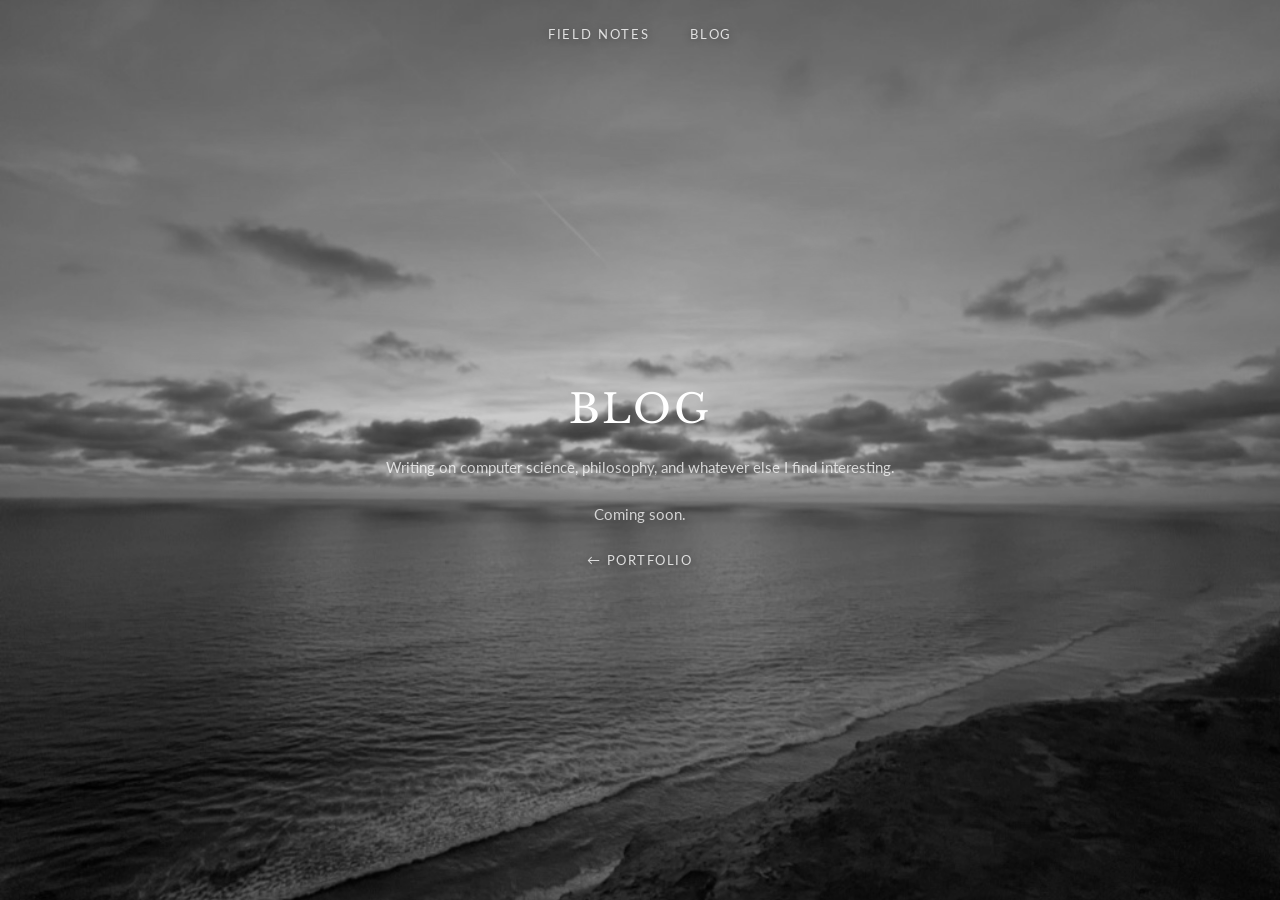
==== pages/blog.html @ 06ec1d0a "added resume section and refined top nav" ====
<!DOCTYPE html>
<html lang="en">
  <head>
    <meta charset="UTF-8" />
    <meta name="viewport" content="width=device-width, initial-scale=1.0, viewport-fit=cover" />
    <title>Christopher De Vault | Blog</title>
    <link rel="preconnect" href="https://fonts.googleapis.com" />
    <link rel="preconnect" href="https://fonts.gstatic.com" crossorigin />
    <link
      href="https://fonts.googleapis.com/css2?family=Lato:ital,wght@0,400;0,700&family=Libre+Baskerville&display=swap"
      rel="stylesheet"
    />
    <link rel="stylesheet" href="../css/styles.css" />
  </head>
  <body class="subpage">
    <div class="subpage-bg" aria-hidden="true"></div>

    <nav class="top-nav" aria-label="Personal navigation">
      <a class="top-nav-link" href="field-notes.html">Field Notes</a>
      <a class="top-nav-link" href="blog.html">Blog</a>
    </nav>

    <main class="placeholder-main">
      <h1>Blog</h1>
      <p>Writing on computer science, philosophy, and whatever else I find interesting.</p>
      <p>Coming soon.</p>
      <a class="placeholder-back" href="../index.html">← Portfolio</a>
    </main>
  </body>
</html>
---- css/styles.css ----
/* Academic portfolio — grayscale, sidebar nav, content panel */

:root {
  --font-serif: "Libre Baskerville", "Times New Roman", Times, serif;
  --font-sans: "Lato", Arial, Helvetica, sans-serif;
  --text: #ffffff;
  --text-dark: #3a3a3a;
  --nav-bg: rgba(90, 90, 90, 0.75);
  --nav-bg-hover: rgba(110, 110, 110, 0.85);
  --nav-active-bg: #ffffff;
  --panel-bg: rgba(55, 55, 55, 0.82);
  --panel-border: #ffffff;
  --nav-width: 132px;
  --nav-item-height: 44px;
  --transition: 0.2s ease;

  /* Fluid UI scale — tightens on narrow viewports */
  --text-base: clamp(14px, 0.35vw + 13px, 15px);
  --text-nav: clamp(13px, 0.3vw + 12px, 14px);
  --text-top-nav: clamp(11px, 0.35vw + 10px, 13px);
  --text-heading: clamp(18px, 0.6vw + 16px, 22px);
  --text-subheading: clamp(14px, 0.4vw + 13px, 16px);
  --text-brand-line: clamp(12px, 0.35vw + 11px, 15px);
  --panel-padding-x: clamp(20px, 2.5vw, 32px);
  --panel-padding-y: clamp(20px, 2vw, 28px);
  --panel-max-height: min(520px, calc(100vh - 10rem));
  --panel-max-height-short: min(400px, calc(100vh - 15rem));
  --profile-photo-max: clamp(96px, 22vw, 130px);
  --sidebar-inset: 2.5rem;
  --content-gap: 1.25rem;
  --content-max-width: 640px;
  --content-max-width-resume: min(820px, calc(100vw - var(--nav-width) - 5rem));
  --panel-max-height-resume: min(600px, calc(100vh - 15rem));
  --page-gutter: clamp(1rem, 3vw, 2.5rem);
  --touch-min: 44px;
}

*,
*::before,
*::after {
  box-sizing: border-box;
  margin: 0;
  padding: 0;
}

html,
body {
  height: 100%;
  overflow: hidden;
}

body {
  font-family: var(--font-sans);
  font-size: var(--text-base);
  line-height: 1.55;
  color: var(--text);
  -webkit-font-smoothing: antialiased;
  -webkit-text-size-adjust: 100%;
  text-size-adjust: 100%;
}

/* Full-screen grayscale backgrounds with crossfade */
.bg-stack {
  position: fixed;
  inset: 0;
  z-index: 0;
}

.bg-slide {
  position: absolute;
  inset: 0;
  background-color: #2a2a2a;
  background-position: center;
  background-size: cover;
  background-repeat: no-repeat;
  filter: grayscale(100%);
  opacity: 0;
  transition: opacity 0.85s ease;
  will-change: opacity;
}

.bg-slide[data-panel="about"] {
  background-image: url("../assets/background.jpeg");
}

.bg-slide[data-panel="skills"] {
  background-image: url("../assets/background2.jpeg");
}

.bg-slide[data-panel="projects"] {
  background-image: url("../assets/background4.jpeg");
}

.bg-slide[data-panel="resume"] {
  background-image: url("../assets/background5.jpeg");
}

.bg-slide[data-panel="contact"] {
  background-image: url("../assets/background3.jpeg");
}

.bg-slide.active {
  opacity: 1;
}

.bg-stack::after {
  content: "";
  position: absolute;
  inset: 0;
  z-index: 1;
  background: rgba(0, 0, 0, 0.15);
  pointer-events: none;
}

/* Top navigation — personality links */
.top-nav {
  position: fixed;
  top: 0;
  left: 0;
  right: 0;
  z-index: 30;
  display: flex;
  justify-content: center;
  align-items: center;
  flex-wrap: wrap;
  gap: 2rem 2.5rem;
  padding: 1.5rem 2rem 0;
}

.top-nav-link {
  display: inline-block;
  font-family: var(--font-sans);
  font-size: var(--text-top-nav);
  font-weight: 400;
  letter-spacing: 0.14em;
  text-transform: uppercase;
  color: rgba(255, 255, 255, 0.8);
  text-decoration: none;
  text-shadow: 0 1px 8px rgba(0, 0, 0, 0.45);
  transform-origin: center;
  transition: transform 0.22s ease, color 0.22s ease;
}

.top-nav-link:hover {
  color: #ffffff;
  transform: scale(1.1);
}

/* Left sidebar navigation */
.sidebar-nav {
  position: fixed;
  left: 2.5rem;
  top: 50%;
  transform: translateY(-50%);
  z-index: 20;
  display: flex;
  flex-direction: column;
  gap: 6px;
  width: var(--nav-width);
}

.nav-item {
  position: relative;
  display: flex;
  align-items: center;
  justify-content: center;
  width: 100%;
  height: var(--nav-item-height);
  padding: 0 12px;
  font-family: var(--font-sans);
  font-size: var(--text-nav);
  font-weight: 400;
  color: var(--text);
  background: var(--nav-bg);
  border: none;
  cursor: pointer;
  transition: background var(--transition), color var(--transition);
  -webkit-tap-highlight-color: transparent;
}

.nav-item:hover:not(.active) {
  background: var(--nav-bg-hover);
}

.nav-item.active {
  background: var(--nav-active-bg);
  color: var(--text-dark);
  font-weight: 700;
}

/* White triangle pointing at content panel */
.nav-item.active::after {
  content: "";
  position: absolute;
  right: -10px;
  top: 50%;
  transform: translateY(-50%);
  width: 0;
  height: 0;
  border-top: 8px solid transparent;
  border-bottom: 8px solid transparent;
  border-left: 10px solid #ffffff;
}

/* Main content panel */
.content-panel {
  position: fixed;
  z-index: 10;
  top: 50%;
  left: calc(var(--sidebar-inset) + var(--nav-width) + var(--content-gap));
  right: var(--sidebar-inset);
  width: 100%;
  max-width: var(--content-max-width);
  margin-left: auto;
  margin-right: auto;
  transform: translateY(-50%);
  overflow: visible;
}

.panel {
  display: none;
  width: 100%;
  max-height: var(--panel-max-height);
  padding: var(--panel-padding-y) var(--panel-padding-x) calc(var(--panel-padding-x) + 4px);
  background: var(--panel-bg);
  border: 2px solid var(--panel-border);
  box-sizing: border-box;
  overflow-y: auto;
}

.panel.active {
  display: block;
}

/* About & projects panels — keep bottom border above site branding */
.content-panel:has(#about.active),
.content-panel:has(#projects.active) {
  transform: translateY(-54%);
}

#about.panel,
#projects.panel {
  max-height: var(--panel-max-height-short);
}

#projects.panel {
  padding-bottom: 20px;
}

#projects .subheading {
  margin-top: 12px;
  margin-bottom: 6px;
}

#projects .panel-body > p {
  margin-bottom: 8px;
}

#projects ul {
  margin-bottom: 6px;
}

#projects li {
  margin-bottom: 4px;
}

/* Resume — larger panel for full-page reading */
.content-panel:has(#resume.active) {
  max-width: var(--content-max-width-resume);
  transform: translateY(-58%);
}

#resume.panel {
  max-height: var(--panel-max-height-resume);
}

.resume .panel-heading {
  margin-bottom: 10px;
}

.resume-contact {
  font-family: var(--font-sans);
  font-size: clamp(11px, 0.3vw + 10px, 13px);
  letter-spacing: 0.06em;
  line-height: 1.6;
  margin-bottom: 14px;
  opacity: 0.92;
}

.resume-contact a {
  color: #e8e8e8;
  text-decoration: underline;
  text-underline-offset: 2px;
}

.resume-contact a:hover {
  color: #ffffff;
}

.resume-summary {
  margin-bottom: 18px;
  line-height: 1.55;
}

.resume-block {
  margin-bottom: 18px;
}

.resume-section-title {
  font-family: var(--font-sans);
  font-size: var(--text-subheading);
  font-weight: 700;
  letter-spacing: 0.08em;
  text-transform: uppercase;
  margin-bottom: 10px;
  padding-bottom: 6px;
  border-bottom: 1px solid rgba(255, 255, 255, 0.35);
}

.resume-entry {
  margin-bottom: 14px;
}

.resume-entry:last-child {
  margin-bottom: 0;
}

.resume-entry-head {
  display: flex;
  flex-wrap: wrap;
  justify-content: space-between;
  gap: 0.25rem 1rem;
  font-weight: 700;
  margin-bottom: 4px;
  line-height: 1.4;
}

.resume-entry-org {
  flex: 1 1 auto;
}

.resume-entry-loc {
  font-weight: 400;
  opacity: 0.85;
  white-space: nowrap;
}

.resume-entry-detail {
  margin-bottom: 6px;
  line-height: 1.5;
}

.resume-entry-detail--muted {
  font-size: clamp(12px, 0.25vw + 11px, 14px);
  opacity: 0.88;
}

.resume-entry ul {
  margin-left: 1.15rem;
  margin-top: 6px;
  margin-bottom: 0;
}

.resume-entry li {
  margin-bottom: 5px;
  line-height: 1.5;
}

.resume-skill-list {
  list-style: none;
  margin-left: 0;
}

.resume-skill-list li {
  margin-bottom: 8px;
  line-height: 1.5;
}

.resume-skill-list strong {
  font-weight: 700;
}

.resume-download {
  margin-top: 20px;
  padding-top: 14px;
  border-top: 1px solid rgba(255, 255, 255, 0.25);
  font-size: clamp(12px, 0.3vw + 11px, 14px);
  letter-spacing: 0.1em;
  text-transform: uppercase;
}

.resume-download a {
  color: rgba(255, 255, 255, 0.85);
  text-decoration: none;
}

.resume-download a:hover {
  color: #ffffff;
  text-decoration: underline;
}

.panel-body {
  overflow: hidden;
}

.panel-body--full {
  width: 100%;
}

/* Profile photo — floated top-left; border follows intrinsic aspect ratio */
.profile-photo {
  float: left;
  display: block;
  width: auto;
  height: auto;
  max-width: var(--profile-photo-max);
  max-height: min(236px, 42vh);
  margin: 0 20px 12px 0;
  aspect-ratio: 461 / 836;
  border: 2px solid rgba(255, 255, 255, 0.6);
  filter: none;
}

.panel-heading {
  font-family: var(--font-sans);
  font-size: var(--text-heading);
  font-weight: 700;
  margin-bottom: 14px;
  letter-spacing: 0.02em;
}

.subheading {
  font-family: var(--font-sans);
  font-size: var(--text-subheading);
  font-weight: 700;
  margin-top: 18px;
  margin-bottom: 8px;
}

.subheading a {
  color: inherit;
  text-decoration: none;
}

.subheading a:hover {
  color: #ffffff;
  text-decoration: underline;
}

.panel p {
  margin-bottom: 12px;
}

.panel ul {
  margin-left: 1.25rem;
  margin-bottom: 12px;
}

.panel li {
  margin-bottom: 6px;
}

.panel em {
  font-style: italic;
}

.panel a {
  color: #e0e0e0;
  text-decoration: underline;
  text-underline-offset: 2px;
}

.panel a:hover {
  color: #ffffff;
}

.contact-list {
  list-style: none;
  margin-left: 0;
}

.contact-list li {
  margin-bottom: 10px;
}

.contact-list strong {
  font-weight: 700;
  margin-right: 0.35rem;
}

/* Bottom-left branding */
.site-branding {
  position: fixed;
  left: 2rem;
  bottom: calc(3.75rem - 10px);
  z-index: 20;
  text-shadow: 0 1px 8px rgba(0, 0, 0, 0.6);
  pointer-events: none;
}

.brand-name {
  font-family: var(--font-serif);
  font-size: clamp(1.75rem, 4vw, 2.75rem);
  font-weight: 400;
  letter-spacing: 0.06em;
  text-transform: uppercase;
  line-height: 1.15;
  margin-bottom: 0.35rem;
}

.brand-name__last {
  white-space: nowrap;
}

.brand-line {
  font-family: var(--font-sans);
  font-size: var(--text-brand-line);
  font-weight: 400;
  letter-spacing: 0.14em;
  text-transform: uppercase;
  line-height: 1.5;
  opacity: 0.95;
}

/* Bottom-center navigation arrows */
.nav-arrows {
  position: fixed;
  bottom: calc(3rem + env(safe-area-inset-bottom, 0px));
  left: 50%;
  z-index: 20;
  display: flex;
  align-items: center;
  justify-content: center;
  gap: 2.5rem;
  transform: translateX(-50%);
}

.nav-arrow {
  position: relative;
  min-width: 44px;
  min-height: 44px;
  display: flex;
  align-items: center;
  justify-content: center;
  padding: 0;
  border: none;
  background: transparent;
  cursor: pointer;
  opacity: 0.9;
  transition: opacity var(--transition), transform var(--transition);
  -webkit-tap-highlight-color: transparent;
}

.nav-arrow:hover {
  opacity: 1;
  transform: scale(1.08);
}

.nav-arrow:disabled {
  opacity: 0.25;
  cursor: default;
  transform: none;
}

.nav-arrow span {
  display: block;
  width: 0;
  height: 0;
}

.nav-arrow--prev span {
  border-top: 14px solid transparent;
  border-bottom: 14px solid transparent;
  border-right: 18px solid #ffffff;
}

.nav-arrow--next span {
  border-top: 14px solid transparent;
  border-bottom: 14px solid transparent;
  border-left: 18px solid #ffffff;
}

/* Placeholder subpages */
body.subpage {
  overflow: auto;
}

.subpage-bg {
  position: fixed;
  inset: 0;
  z-index: 0;
  background: #2a2a2a url("../assets/background2.jpeg") center / cover no-repeat;
  filter: grayscale(100%);
}

.subpage-bg::after {
  content: "";
  position: absolute;
  inset: 0;
  background: rgba(0, 0, 0, 0.2);
}

.placeholder-main {
  position: relative;
  z-index: 10;
  display: flex;
  flex-direction: column;
  align-items: center;
  justify-content: center;
  min-height: 100vh;
  padding: 6rem 2rem 3rem;
  text-align: center;
}

.placeholder-main h1 {
  font-family: var(--font-serif);
  font-size: clamp(1.75rem, 4vw, 2.5rem);
  font-weight: 400;
  letter-spacing: 0.06em;
  text-transform: uppercase;
  margin-bottom: 1rem;
}

.placeholder-main p {
  color: rgba(255, 255, 255, 0.75);
  margin-bottom: 1.5rem;
}

.placeholder-back {
  font-family: var(--font-sans);
  font-size: 13px;
  letter-spacing: 0.12em;
  text-transform: uppercase;
  color: rgba(255, 255, 255, 0.8);
  text-decoration: none;
  text-shadow: 0 1px 8px rgba(0, 0, 0, 0.45);
  transition: transform 0.22s ease, color 0.22s ease;
  display: inline-block;
}

.placeholder-back:hover {
  color: #ffffff;
  transform: scale(1.08);
}

/* Tablet / mobile */
@media (max-width: 900px) {
  :root {
    --nav-width: 100%;
    --nav-item-height: var(--touch-min);
    --profile-photo-max: clamp(88px, 28vw, 120px);
    --page-gutter: clamp(0.875rem, 4vw, 1.25rem);
    --text-base: clamp(14px, 3.8vw, 15px);
    --text-nav: clamp(13px, 3.4vw, 14px);
    --text-top-nav: clamp(11px, 3vw, 12px);
    --text-heading: clamp(18px, 5.2vw, 21px);
    --text-subheading: clamp(14px, 4vw, 16px);
    --text-brand-line: clamp(11px, 3.2vw, 14px);
    --panel-padding-x: clamp(16px, 4.5vw, 24px);
    --panel-padding-y: clamp(16px, 4vw, 22px);
  }

  html,
  body {
    overflow: auto;
    min-height: 100%;
  }

  .bg-stack {
    position: fixed;
  }

  body {
    display: flex;
    flex-direction: column;
    min-height: 100vh;
    min-height: 100dvh;
    padding: max(1rem, env(safe-area-inset-top))
      max(var(--page-gutter), env(safe-area-inset-right))
      max(1rem, env(safe-area-inset-bottom))
      max(var(--page-gutter), env(safe-area-inset-left));
  }

  .sidebar-nav {
    position: relative;
    left: auto;
    top: auto;
    transform: none;
    flex-direction: row;
    flex-wrap: wrap;
    width: 100%;
    max-width: 640px;
    margin: 0 auto 0.875rem;
    gap: 6px;
  }

  .nav-item {
    flex: 1 1 calc(50% - 6px);
    min-width: calc(var(--touch-min) * 2);
    min-height: var(--touch-min);
    font-size: var(--text-nav);
  }

  .nav-item.active::after {
    display: none;
  }

  .content-panel {
    position: relative;
    top: auto;
    left: auto;
    right: auto;
    transform: none !important;
    width: 100%;
    max-width: 640px;
    max-height: none;
    margin: 0 auto;
    overflow: visible;
    flex: 1 1 auto;
  }

  .panel {
    max-height: none;
    overflow-y: visible;
  }

  #about.panel,
  #projects.panel,
  #resume.panel {
    max-height: none;
  }

  .content-panel:has(#resume.active) {
    max-width: 640px;
  }

  .site-branding {
    position: relative;
    left: auto;
    bottom: auto;
    margin-top: 1.5rem;
    text-align: center;
    flex-shrink: 0;
  }

  .brand-name {
    font-size: clamp(0.95rem, 4.2vw, 2rem);
    letter-spacing: clamp(0.02em, 0.35vw, 0.04em);
  }

  .nav-arrows {
    position: relative;
    bottom: auto;
    left: auto;
    transform: none;
    margin: 1.25rem auto 0;
    gap: 2rem;
    flex-shrink: 0;
  }

  .nav-arrow--prev span {
    border-top-width: 12px;
    border-bottom-width: 12px;
    border-right-width: 15px;
  }

  .nav-arrow--next span {
    border-top-width: 12px;
    border-bottom-width: 12px;
    border-left-width: 15px;
  }

  .top-nav {
    position: relative;
    padding: 0 0 1rem;
    gap: clamp(0.75rem, 3.5vw, 1.25rem) clamp(1rem, 4vw, 1.75rem);
  }

  .top-nav-link {
    font-size: var(--text-top-nav);
    padding: 0.35rem 0.15rem;
  }

  .placeholder-main {
    padding: 4rem var(--page-gutter) max(3rem, env(safe-area-inset-bottom));
  }
}

@media (max-width: 480px) {
  :root {
    --profile-photo-max: clamp(80px, 34vw, 108px);
  }

  .profile-photo {
    float: none;
    display: block;
    margin: 0 auto 14px;
  }

  .panel-heading {
    margin-bottom: 10px;
  }

  .subheading {
    margin-top: 14px;
  }

  .panel p,
  .panel ul {
    margin-bottom: 10px;
  }
}

@media (max-width: 900px) and (max-height: 500px) {
  :root {
    --profile-photo-max: 72px;
  }

  .site-branding {
    margin-top: 1rem;
  }

  .brand-name {
    font-size: clamp(0.85rem, 3.8vw, 1.5rem);
  }
}

@media (prefers-reduced-motion: reduce) {
  .nav-item,
  .nav-arrow,
  .top-nav-link,
  .placeholder-back {
    transition: none;
  }

  .top-nav-link:hover,
  .placeholder-back:hover {
    transform: none;
  }

  .bg-slide {
    transition: none;
  }
}
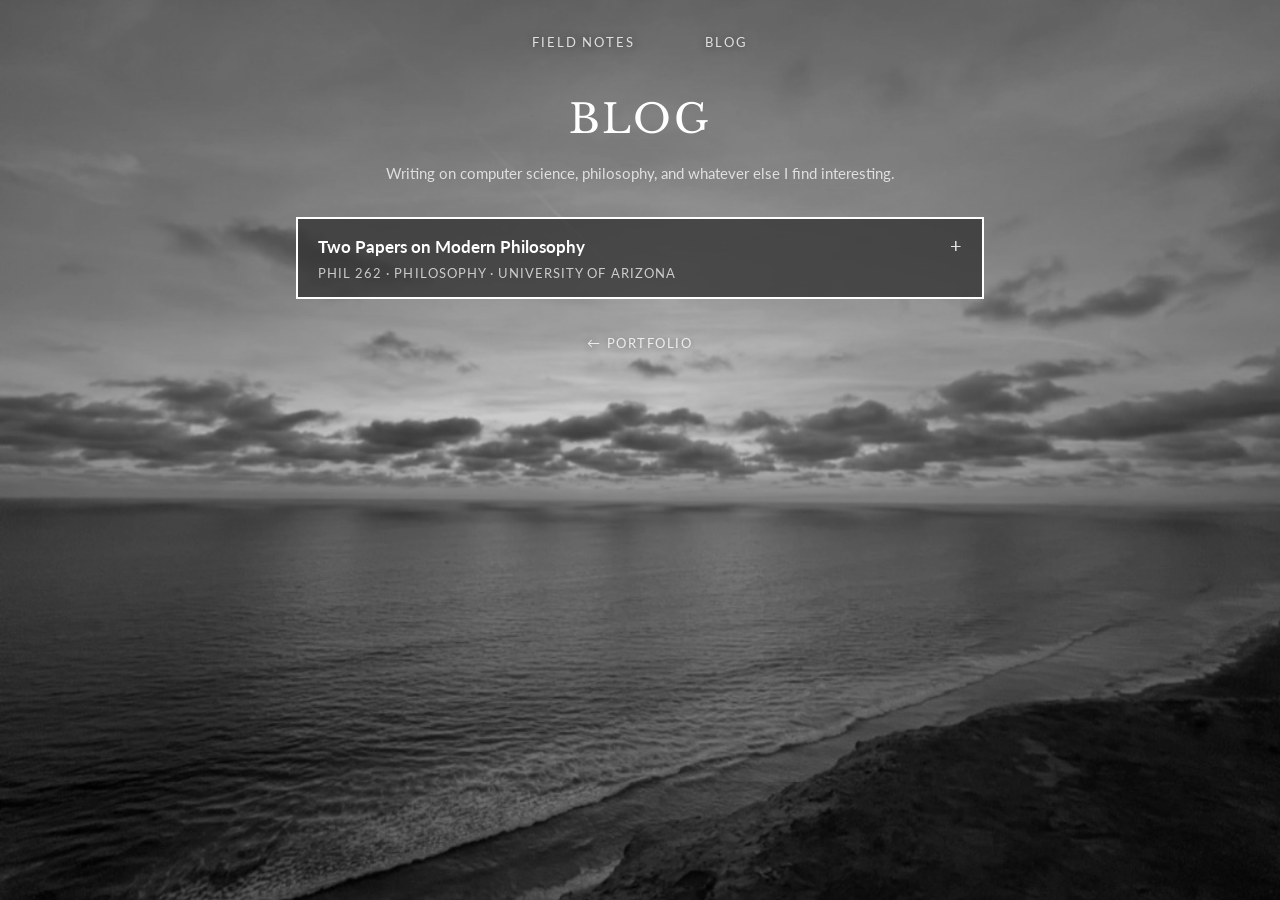
==== commit 731e54e8: "first blog post with UI changes to boot" ====
--- a/pages/blog.html
+++ b/pages/blog.html
@@ -3,7 +3,7 @@
   <head>
     <meta charset="UTF-8" />
     <meta name="viewport" content="width=device-width, initial-scale=1.0, viewport-fit=cover" />
-    <title>Christopher De Vault | Blog</title>
+    <title>Blog | Christopher De Vault</title>
     <link rel="preconnect" href="https://fonts.googleapis.com" />
     <link rel="preconnect" href="https://fonts.gstatic.com" crossorigin />
     <link
@@ -20,11 +20,77 @@
       <a class="top-nav-link" href="blog.html">Blog</a>
     </nav>
 
-    <main class="placeholder-main">
-      <h1>Blog</h1>
-      <p>Writing on computer science, philosophy, and whatever else I find interesting.</p>
-      <p>Coming soon.</p>
+    <main class="blog-main">
+      <header class="blog-header">
+        <h1>Blog</h1>
+        <p>Writing on computer science, philosophy, and whatever else I find interesting.</p>
+      </header>
+
+      <div class="blog-posts">
+        <article class="blog-post blog-post--collection" id="post-modern-philosophy">
+          <button
+            type="button"
+            class="blog-post-toggle"
+            aria-expanded="false"
+            aria-controls="post-modern-philosophy-body"
+          >
+            <span class="blog-post-title">Two Papers on Modern Philosophy</span>
+            <span class="blog-post-meta">PHIL 262 · Philosophy · University of Arizona</span>
+          </button>
+
+          <div class="blog-post-body" id="post-modern-philosophy-body" hidden>
+            <div class="blog-post-intro">
+              <p>
+                These two papers were written for PHIL 262: Modern Philosophy. The first examines
+                Locke’s account of personal identity; the second explores Hume’s compatibilist
+                view of freedom and causal necessity.
+              </p>
+              <p>
+                [Intro placeholder — lorem ipsum dolor sit amet, consectetur adipiscing elit.] 
+              </p>
+            </div>
+
+            <div class="blog-papers">
+              <section
+                class="blog-paper"
+                data-src="../blog-content/posts/personal-identity.html"
+              >
+                <button
+                  type="button"
+                  class="blog-paper-toggle"
+                  aria-expanded="false"
+                  aria-controls="paper-personal-identity"
+                >
+                  <span class="blog-paper-title">Personal Identity and Continuation of Consciousness</span>
+                  <span class="blog-paper-meta">October 20, 2023</span>
+                </button>
+                <div class="blog-paper-body" id="paper-personal-identity" hidden></div>
+              </section>
+
+              <section
+                class="blog-paper"
+                data-src="../blog-content/posts/freedom-and-necessity.html"
+              >
+                <button
+                  type="button"
+                  class="blog-paper-toggle"
+                  aria-expanded="false"
+                  aria-controls="paper-freedom-necessity"
+                >
+                  <span class="blog-paper-title">Compatibility of Freedom and Causal Necessity</span>
+                  <span class="blog-paper-meta">November 30, 2023</span>
+                </button>
+                <div class="blog-paper-body" id="paper-freedom-necessity" hidden></div>
+              </section>
+            </div>
+          </div>
+        </article>
+      </div>
+
       <a class="placeholder-back" href="../index.html">← Portfolio</a>
     </main>
+
+    <script src="../js/subpage-nav.js" defer></script>
+    <script src="../js/blog.js" defer></script>
   </body>
 </html>
--- a/css/styles.css
+++ b/css/styles.css
@@ -146,6 +146,32 @@
   transform: scale(1.1);
 }
 
+/* Subpage top nav — pill backing when content scrolls beneath */
+body.subpage .top-nav-link {
+  border: 1px solid transparent;
+  border-radius: 6px;
+  padding: 0.45rem 0.9rem;
+  transition:
+    transform 0.22s ease,
+    color 0.22s ease,
+    background 0.25s ease,
+    border-color 0.25s ease,
+    box-shadow 0.25s ease;
+}
+
+body.subpage.top-nav-backed .top-nav-link {
+  background: rgba(90, 90, 90, 0.82);
+  border-color: rgba(255, 255, 255, 0.45);
+  text-shadow: none;
+  box-shadow: 0 2px 10px rgba(0, 0, 0, 0.3);
+}
+
+body.subpage.top-nav-backed .top-nav-link:hover {
+  background: rgba(110, 110, 110, 0.9);
+  border-color: rgba(255, 255, 255, 0.65);
+  color: #ffffff;
+}
+
 /* Left sidebar navigation */
 .sidebar-nav {
   position: fixed;
@@ -581,7 +607,10 @@
 }
 
 /* Placeholder subpages */
+html:has(body.subpage),
 body.subpage {
+  height: auto;
+  min-height: 100%;
   overflow: auto;
 }
 
@@ -641,6 +670,275 @@
 .placeholder-back:hover {
   color: #ffffff;
   transform: scale(1.08);
+}
+
+/* Blog subpage */
+.blog-main {
+  position: relative;
+  z-index: 10;
+  width: 100%;
+  max-width: min(720px, calc(100vw - 2rem));
+  margin: 0 auto;
+  padding: 5.5rem 1rem 3rem;
+}
+
+.blog-header {
+  text-align: center;
+  margin-bottom: 2rem;
+}
+
+.blog-header h1 {
+  font-family: var(--font-serif);
+  font-size: clamp(1.75rem, 4vw, 2.5rem);
+  font-weight: 400;
+  letter-spacing: 0.06em;
+  text-transform: uppercase;
+  margin-bottom: 0.75rem;
+}
+
+.blog-header p {
+  color: rgba(255, 255, 255, 0.75);
+  max-width: 36rem;
+  margin: 0 auto;
+  line-height: 1.55;
+}
+
+.blog-posts {
+  display: flex;
+  flex-direction: column;
+  gap: 1rem;
+  margin-bottom: 2rem;
+}
+
+.blog-post {
+  border: 2px solid var(--panel-border);
+  background: var(--panel-bg);
+}
+
+.blog-post-toggle {
+  display: flex;
+  flex-direction: column;
+  align-items: flex-start;
+  gap: 0.35rem;
+  width: 100%;
+  padding: 1rem 1.25rem;
+  font-family: var(--font-sans);
+  text-align: left;
+  color: var(--text);
+  background: transparent;
+  border: none;
+  cursor: pointer;
+  transition: background var(--transition);
+  -webkit-tap-highlight-color: transparent;
+}
+
+.blog-post-toggle:hover {
+  background: rgba(255, 255, 255, 0.06);
+}
+
+.blog-post.is-open .blog-post-toggle {
+  border-bottom: 1px solid rgba(255, 255, 255, 0.35);
+}
+
+.blog-post-title {
+  font-size: clamp(15px, 0.4vw + 14px, 17px);
+  font-weight: 700;
+  line-height: 1.4;
+  padding-right: 1.5rem;
+}
+
+.blog-post-meta {
+  font-size: clamp(11px, 0.3vw + 10px, 13px);
+  letter-spacing: 0.08em;
+  text-transform: uppercase;
+  color: rgba(255, 255, 255, 0.72);
+}
+
+.blog-post-toggle::after {
+  content: "+";
+  position: absolute;
+  right: 1.25rem;
+  top: 1rem;
+  font-size: 1.25rem;
+  font-weight: 400;
+  line-height: 1;
+  opacity: 0.85;
+}
+
+.blog-post {
+  position: relative;
+}
+
+.blog-post.is-open .blog-post-toggle::after {
+  content: "−";
+}
+
+.blog-post-body {
+  padding: 1.25rem 1.25rem 1.5rem;
+  font-size: clamp(14px, 0.35vw + 13px, 15px);
+  line-height: 1.6;
+}
+
+.blog-post-body[hidden] {
+  display: none;
+}
+
+.blog-post-body p {
+  margin-bottom: 0.85rem;
+}
+
+.blog-post-body em {
+  font-style: italic;
+}
+
+.blog-post-body a {
+  color: #e0e0e0;
+  text-decoration: underline;
+  text-underline-offset: 2px;
+}
+
+.blog-post-body a:hover {
+  color: #ffffff;
+}
+
+.blog-post-body blockquote {
+  margin: 1rem 0 0;
+  padding-left: 1rem;
+  border-left: 2px solid rgba(255, 255, 255, 0.35);
+  opacity: 0.92;
+}
+
+.blog-post-body blockquote p {
+  margin-bottom: 0.5rem;
+}
+
+.blog-post-loading,
+.blog-post-error {
+  color: rgba(255, 255, 255, 0.75);
+  font-style: italic;
+}
+
+.blog-post-intro {
+  margin-bottom: 1.25rem;
+  padding-bottom: 1.25rem;
+  border-bottom: 1px solid rgba(255, 255, 255, 0.3);
+  color: rgba(255, 255, 255, 0.92);
+}
+
+.blog-post-intro p:last-child {
+  margin-bottom: 0;
+}
+
+.blog-papers {
+  display: flex;
+  flex-direction: column;
+  gap: 0.75rem;
+}
+
+.blog-paper {
+  position: relative;
+  border: 1px solid rgba(255, 255, 255, 0.45);
+  background: rgba(40, 40, 40, 0.45);
+}
+
+.blog-paper-toggle {
+  display: flex;
+  flex-direction: column;
+  align-items: flex-start;
+  gap: 0.25rem;
+  width: 100%;
+  padding: 0.75rem 1rem;
+  padding-right: 2.25rem;
+  font-family: var(--font-sans);
+  text-align: left;
+  color: var(--text);
+  background: transparent;
+  border: none;
+  cursor: pointer;
+  transition: background var(--transition);
+  -webkit-tap-highlight-color: transparent;
+}
+
+.blog-paper-toggle:hover {
+  background: rgba(255, 255, 255, 0.05);
+}
+
+.blog-paper.is-open .blog-paper-toggle {
+  border-bottom: 1px solid rgba(255, 255, 255, 0.25);
+}
+
+.blog-paper-title {
+  font-size: clamp(14px, 0.35vw + 13px, 15px);
+  font-weight: 700;
+  line-height: 1.4;
+}
+
+.blog-paper-meta {
+  font-size: clamp(10px, 0.25vw + 9px, 12px);
+  letter-spacing: 0.07em;
+  text-transform: uppercase;
+  color: rgba(255, 255, 255, 0.65);
+}
+
+.blog-paper-toggle::after {
+  content: "+";
+  position: absolute;
+  right: 1rem;
+  top: 0.85rem;
+  font-size: 1.1rem;
+  font-weight: 400;
+  line-height: 1;
+  opacity: 0.85;
+}
+
+.blog-paper.is-open .blog-paper-toggle::after {
+  content: "−";
+}
+
+.blog-paper-body {
+  padding: 1rem 1rem 1.25rem;
+  font-size: clamp(14px, 0.35vw + 13px, 15px);
+  line-height: 1.6;
+}
+
+.blog-paper-body[hidden] {
+  display: none;
+}
+
+.blog-paper-body p {
+  margin-bottom: 0.85rem;
+}
+
+.blog-paper-body em {
+  font-style: italic;
+}
+
+.blog-paper-body a {
+  color: #e0e0e0;
+  text-decoration: underline;
+  text-underline-offset: 2px;
+}
+
+.blog-paper-body a:hover {
+  color: #ffffff;
+}
+
+.blog-paper-body blockquote {
+  margin: 1rem 0 0;
+  padding-left: 1rem;
+  border-left: 2px solid rgba(255, 255, 255, 0.35);
+  opacity: 0.92;
+}
+
+.blog-paper-body blockquote p {
+  margin-bottom: 0.5rem;
+}
+
+.blog-main .placeholder-back {
+  display: inline-block;
+  margin: 0 auto;
+  text-align: center;
+  width: 100%;
 }
 
 /* Tablet / mobile */
@@ -784,6 +1082,10 @@
   .placeholder-main {
     padding: 4rem var(--page-gutter) max(3rem, env(safe-area-inset-bottom));
   }
+
+  .blog-main {
+    padding: 4.5rem var(--page-gutter) max(2.5rem, env(safe-area-inset-bottom));
+  }
 }
 
 @media (max-width: 480px) {
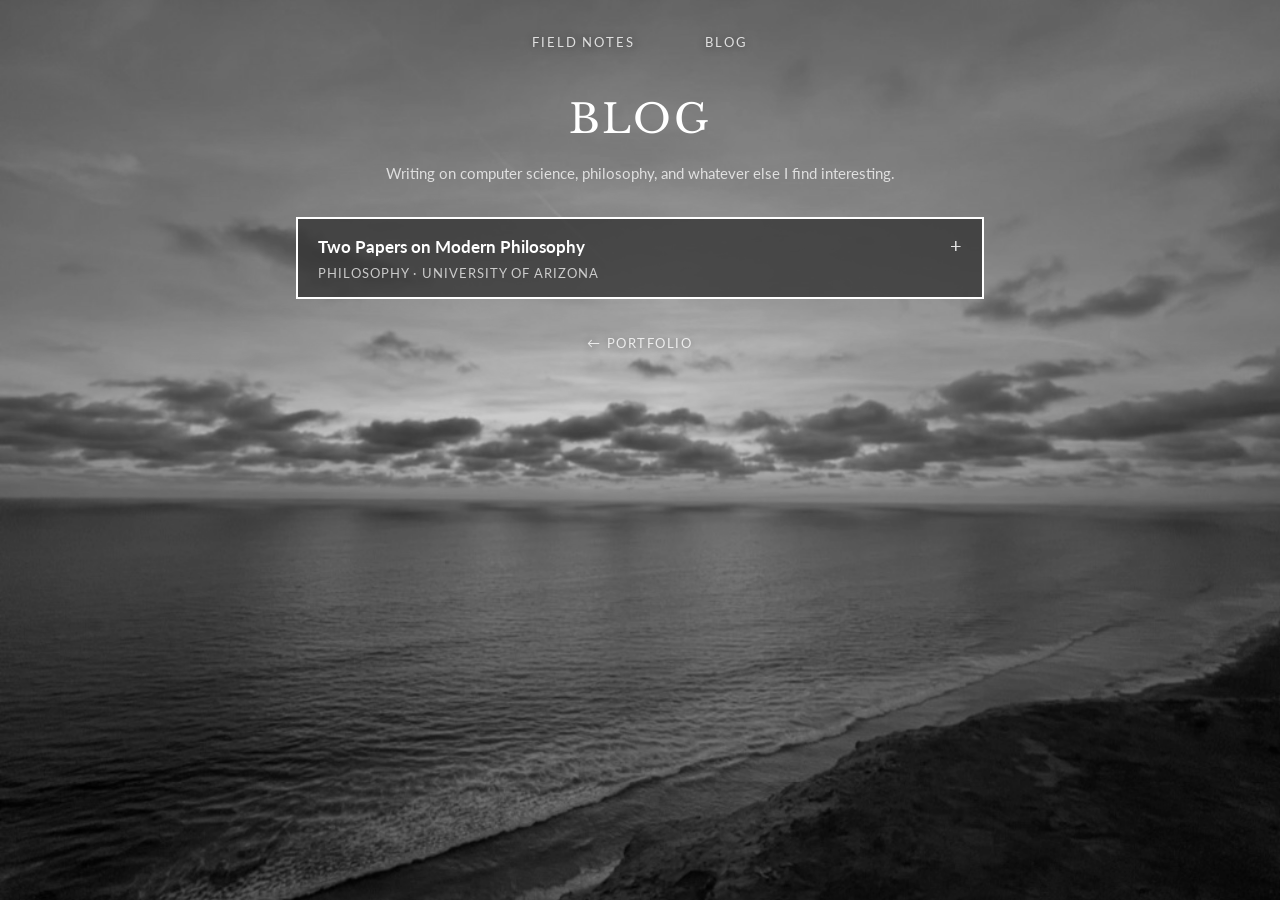
==== commit 8d22319c: "blog post intro" ====
--- a/pages/blog.html
+++ b/pages/blog.html
@@ -35,18 +35,41 @@
             aria-controls="post-modern-philosophy-body"
           >
             <span class="blog-post-title">Two Papers on Modern Philosophy</span>
-            <span class="blog-post-meta">PHIL 262 · Philosophy · University of Arizona</span>
+            <span class="blog-post-meta">Philosophy · University of Arizona</span>
           </button>
 
           <div class="blog-post-body" id="post-modern-philosophy-body" hidden>
             <div class="blog-post-intro">
               <p>
-                These two papers were written for PHIL 262: Modern Philosophy. The first examines
-                Locke’s account of personal identity; the second explores Hume’s compatibilist
-                view of freedom and causal necessity.
+                As the inaugural post on what began as a computer science portfolio 
+                and has gradually evolved into a more personal technical website, nothing 
+                felt more fitting than sharing two papers that have almost nothing to do with coding.
               </p>
               <p>
-                [Intro placeholder — lorem ipsum dolor sit amet, consectetur adipiscing elit.] 
+                Presented here are two essays on early modern philosophy, each centered on a foundational 
+                figure in the empiricist tradition: John Locke and David Hume.
+              </p>
+              <p>
+                The first examines Locke’s account of personal identity through the lens of a hypothetical 
+                medical procedure in which the transfer of consciousness replaces anaesthesia. 
+                The second explores Hume’s treatment of freedom and causal necessity, 
+                and his attempt to reconcile human liberty with determinism.
+              </p>
+              <p>
+                For those mercifully uninitiated into metaphysics, both Locke and Hume belong broadly to the empiricist tradition. 
+                In short, they argue that knowledge of the world originates in experience:  observation, sensation, 
+                and the evidence provided by our senses.
+              </p>
+              <p>
+                This stands in contrast to the rationalist tradition, where experience is not considered 
+                a necessary precondition for knowledge. Much of this view follows from Descartes’ 
+                intuition-deduction thesis, which underpins not only his arguments for the existence of God, 
+                but also his broader account of knowledge and the external world (though that is probably another paper entirely).
+              </p>
+              <p>
+                Though far removed from operating systems, databases, or machine learning models, 
+                these papers reflect something that has increasingly shaped how I think about technology itself: 
+                questions of identity, causality, abstraction, and the limits of human understanding.
               </p>
             </div>
 
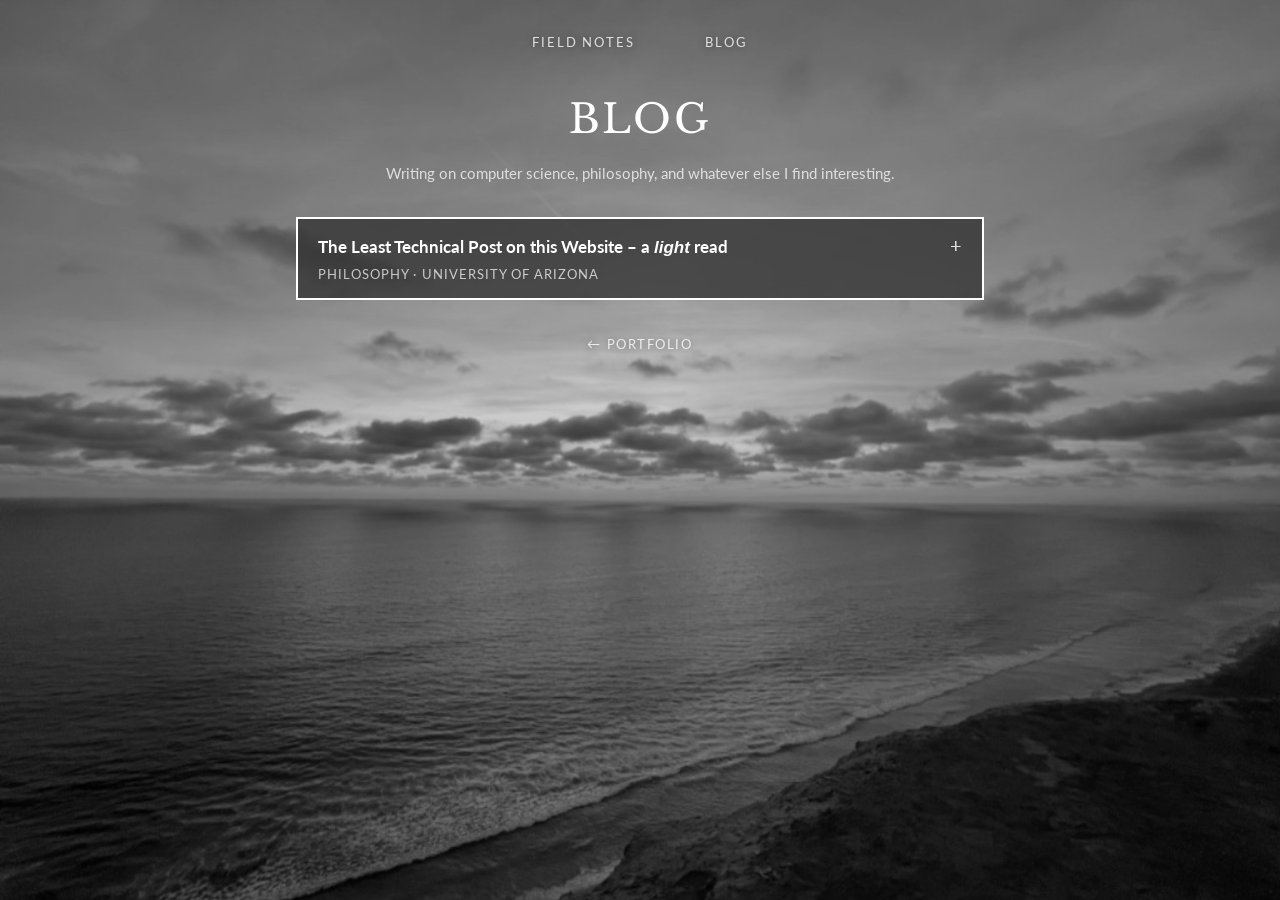
==== commit 7f08a7d4: "blog title update" ====
--- a/pages/blog.html
+++ b/pages/blog.html
@@ -34,7 +34,7 @@
             aria-expanded="false"
             aria-controls="post-modern-philosophy-body"
           >
-            <span class="blog-post-title">Two Papers on Modern Philosophy</span>
+            <span class="blog-post-title">The Least Technical Post on this Website – a <em>light</em> read</span>
             <span class="blog-post-meta">Philosophy · University of Arizona</span>
           </button>
 
@@ -46,7 +46,7 @@
                 felt more fitting than sharing two papers that have almost nothing to do with coding.
               </p>
               <p>
-                Presented here are two essays on early modern philosophy, each centered on a foundational 
+                Presented here are two essays originally written in 2023, each centered on a foundational 
                 figure in the empiricist tradition: John Locke and David Hume.
               </p>
               <p>
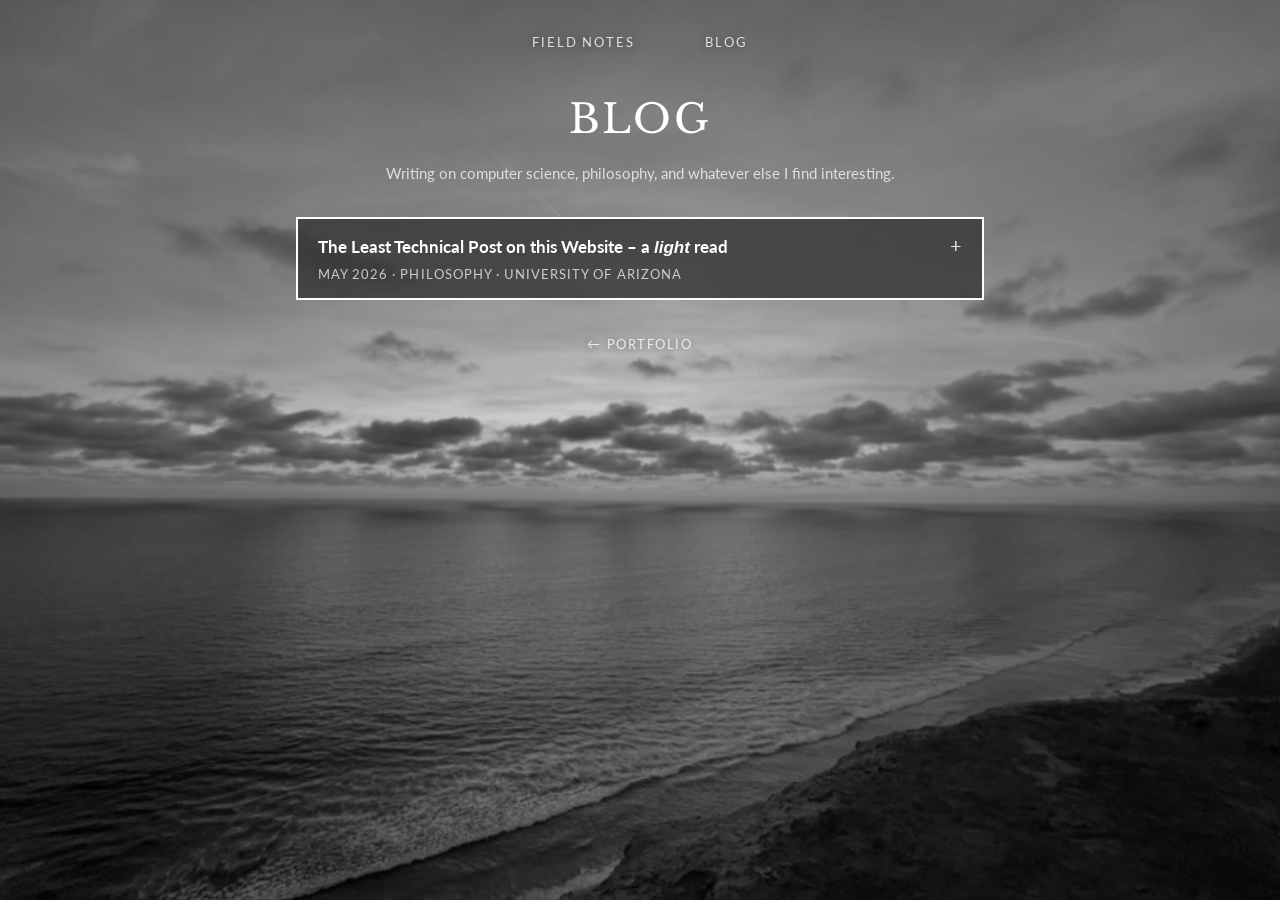
==== commit a769eb47: "date added to blog post" ====
--- a/pages/blog.html
+++ b/pages/blog.html
@@ -35,7 +35,7 @@
             aria-controls="post-modern-philosophy-body"
           >
             <span class="blog-post-title">The Least Technical Post on this Website – a <em>light</em> read</span>
-            <span class="blog-post-meta">Philosophy · University of Arizona</span>
+            <span class="blog-post-meta">May 2026 · Philosophy · University of Arizona</span>
           </button>
 
           <div class="blog-post-body" id="post-modern-philosophy-body" hidden>
--- a/css/styles.css
+++ b/css/styles.css
@@ -433,18 +433,29 @@
   width: 100%;
 }
 
-/* Profile photo — floated top-left; border follows intrinsic aspect ratio */
+/* Profile photos — floated top-left; border follows intrinsic aspect ratio */
+.profile-photos {
+  float: left;
+  display: flex;
+  flex-direction: column;
+  gap: 12px;
+  max-width: var(--profile-photo-max);
+  margin: 0 20px 12px 0;
+}
+
 .profile-photo {
-  float: left;
   display: block;
-  width: auto;
+  width: 100%;
   height: auto;
   max-width: var(--profile-photo-max);
   max-height: min(236px, 42vh);
-  margin: 0 20px 12px 0;
-  aspect-ratio: 461 / 836;
+  margin: 0;
   border: 2px solid rgba(255, 255, 255, 0.6);
   filter: none;
+}
+
+.profile-photos .profile-photo {
+  max-width: 100%;
 }
 
 .panel-heading {
@@ -1093,10 +1104,16 @@
     --profile-photo-max: clamp(80px, 34vw, 108px);
   }
 
+  .profile-photos {
+    float: none;
+    max-width: var(--profile-photo-max);
+    margin: 0 auto 14px;
+  }
+
   .profile-photo {
     float: none;
     display: block;
-    margin: 0 auto 14px;
+    margin: 0 auto;
   }
 
   .panel-heading {
